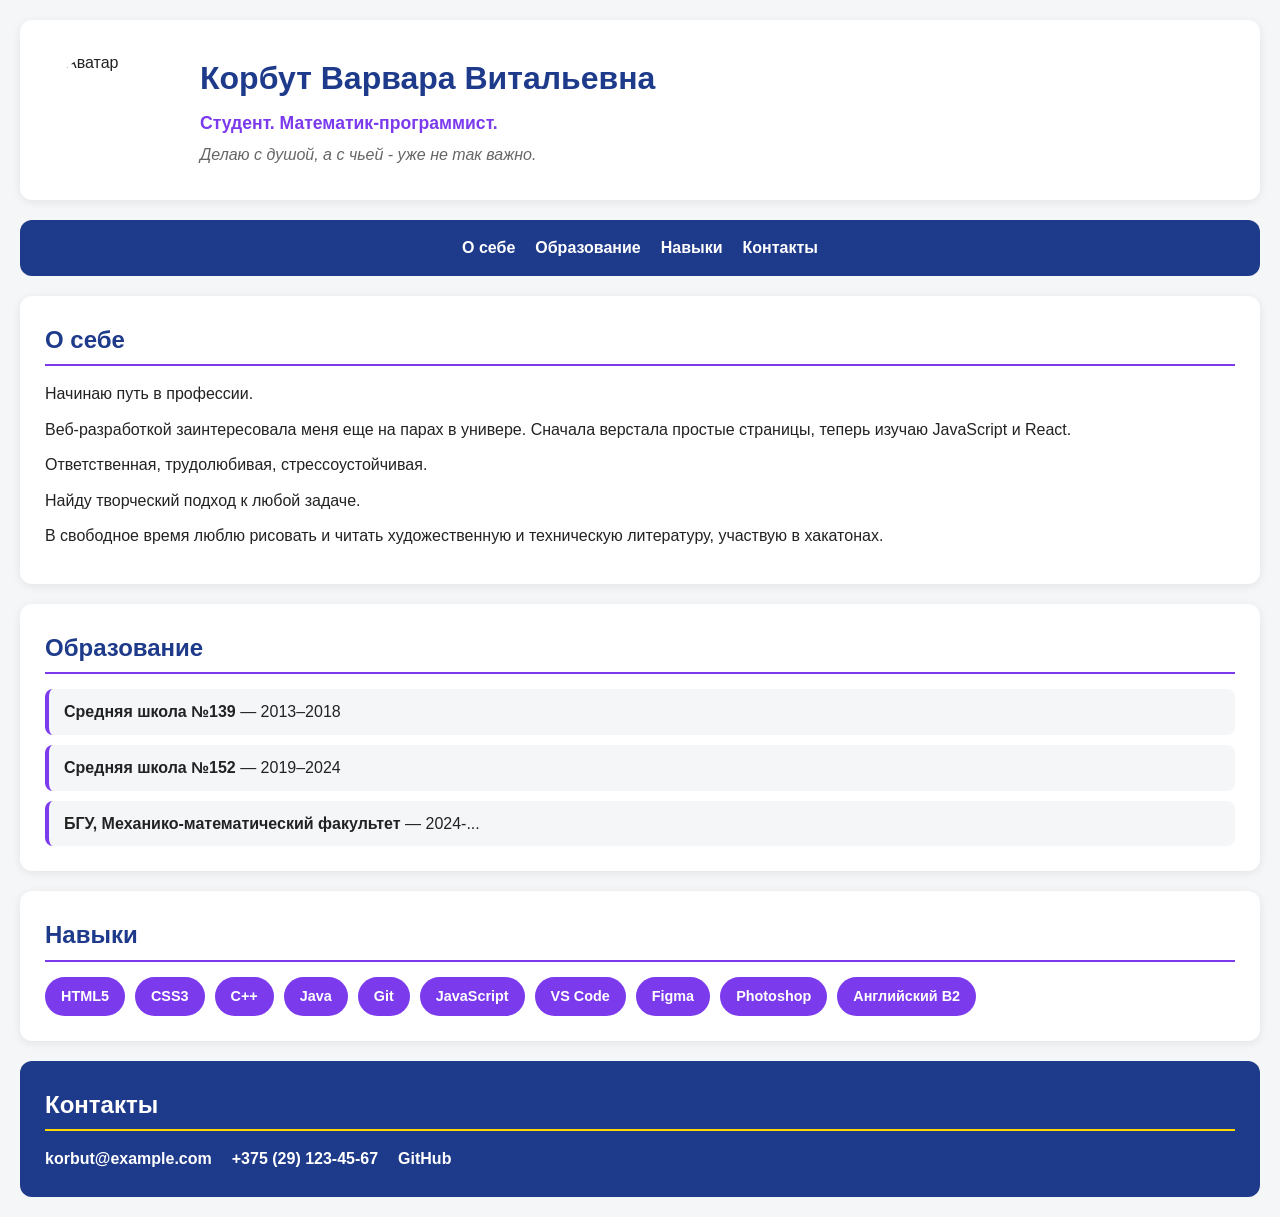
==== task1/index.html @ 0da1487d "First build" ====
<!DOCTYPE html>
<html lang="ru">
<head>
    <meta charset="UTF-8">
    <meta name="viewport" content="width=device-width, initial-scale=1.0">
    <title>Резюме — Корбут Варвара Витальевна</title>
    <link rel="stylesheet" href="style.css">
</head>
<body>

    <header>
        <img src="https://i.pravatar.cc/300" alt="Аватар" class="avatar">
        <div class="header-info">
            <h1>Корбут Варвара Витальевна</h1>
            <p class="position">Студент. Математик-программист.</p>
            <p class="slogan">Делаю с душой, а с чьей - уже не так важно.</p>
        </div>
    </header>

    <nav>
        <a href="#about">О себе</a>
        <a href="#education">Образование</a>
        <a href="#skills">Навыки</a>
        <a href="#contacts">Контакты</a>
    </nav>

    <main>
        <section id="about">
            <h2>О себе</h2>
            <article>
                <p>Начинаю путь в профессии.</p>
                <p>Веб-разработкой заинтересовала меня еще на парах в универе. Сначала верстала простые страницы, теперь изучаю JavaScript и React.</p>
                <p>Ответственная, трудолюбивая, стрессоустойчивая.</p>
                <p>Найду творческий подход к любой задаче.</p>
                <p>В свободное время люблю рисовать и читать художественную и техническую литературу, участвую в хакатонах.</p>
            </article>
        </section>

        <section id="education">
            <h2>Образование</h2>
            <ul>
                <li>
                    <strong>Средняя школа №139</strong> — 2013–2018
                </li>
                <li>
                    <strong>Средняя школа №152</strong> — 2019–2024
                </li>
                <li>
                    <strong>БГУ, Механико-математический факультет</strong> — 2024-...
                </li>
            </ul>
        </section>

        <section id="skills">
            <h2>Навыки</h2>
            <div class="skills-list">
                <span class="skill">HTML5</span>
                <span class="skill">CSS3</span>
                <span class="skill">C++</span>
                <span class="skill">Java</span>
                <span class="skill">Git</span>
                <span class="skill">JavaScript</span>
                <span class="skill">VS Code</span>
                <span class="skill">Figma</span>
                <span class="skill">Photoshop</span>
                <span class="skill">Английский B2</span>
            </div>
        </section>
    </main>

    <footer id="contacts">
        <h2>Контакты</h2>
        <div class="contacts-list">
            <a href="mailto:korbut@example.com">korbut@example.com</a>
            <a href="tel:+375291234567">+375 (29) 123-45-67</a>
            <a href="https://github.com/vargengen" target="_blank">GitHub</a>
        </div>
    </footer>

</body>
<html>
---- task1/style.css ----
/* Глобальный box-sizing */
* {
    box-sizing: border-box;
    margin: 0;
    padding: 0;
}

body {
    font-family: 'Segoe UI', Arial, sans-serif;
    background: #f4f6f8;
    color: #222;
    line-height: 1.6;
    padding: 20px;
}

/* ===== ШАПКА ===== */
header {
    display: flex;
    align-items: center;
    gap: 30px;
    background: white;
    padding: 30px;
    border-radius: 12px;
    box-shadow: 0 2px 10px rgba(0, 0, 0, 0.08);
    margin-bottom: 20px;
}

.avatar {
    width: 120px;
    height: 120px;
    border-radius: 50%;
    object-fit: cover;
}

.header-info h1 {
    font-size: 2rem;
    color: #1e3a8a;
    margin-bottom: 5px;
}

.position {
    font-size: 1.1rem;
    color: #7c3aed;
    font-weight: 600;
    margin-bottom: 5px;
}

.slogan {
    font-style: italic;
    color: #666;
}

/* ===== НАВИГАЦИЯ ===== */
nav {
    display: flex;
    justify-content: center;
    gap: 20px;
    background: #1e3a8a;
    padding: 15px;
    border-radius: 12px;
    margin-bottom: 20px;
}

nav a {
    color: white;
    text-decoration: none;
    font-weight: 600;
    transition: color 0.3s;
}

nav a:hover {
    color: #ffd700;
    text-decoration: underline;
}

/* ===== ОСНОВНОЙ КОНТЕНТ ===== */
main {
    display: flex;
    flex-direction: column;
    gap: 20px;
}

section {
    background: white;
    padding: 25px;
    border-radius: 12px;
    box-shadow: 0 2px 10px rgba(0, 0, 0, 0.08);
}

section h2 {
    color: #1e3a8a;
    margin-bottom: 15px;
    border-bottom: 2px solid #7c3aed;
    padding-bottom: 5px;
}

article p {
    margin-bottom: 10px;
}

/* ===== ОБРАЗОВАНИЕ ===== */
#education ul {
    list-style: none;
    display: flex;
    flex-direction: column;
    gap: 10px;
}

#education li {
    background: #f4f6f8;
    padding: 10px 15px;
    border-radius: 8px;
    border-left: 4px solid #7c3aed;
}

/* ===== НАВЫКИ ===== */
.skills-list {
    display: flex;
    flex-wrap: wrap;
    gap: 10px;
}

.skill {
    background: #7c3aed;
    color: white;
    padding: 8px 16px;
    border-radius: 20px;
    font-size: 0.9rem;
    font-weight: 600;
}

/* ===== КОНТАКТЫ ===== */
footer {
    background: #1e3a8a;
    color: white;
    padding: 25px;
    border-radius: 12px;
    margin-top: 20px;
}

footer h2 {
    color: white;
    margin-bottom: 15px;
    border-bottom: 2px solid #ffd700;
    padding-bottom: 5px;
}

.contacts-list {
    display: flex;
    flex-wrap: wrap;
    gap: 20px;
}

.contacts-list a {
    color: white;
    text-decoration: none;
    font-weight: 600;
    transition: color 0.3s;
}

.contacts-list a:hover {
    color: #ffd700;
    text-decoration: underline;
}
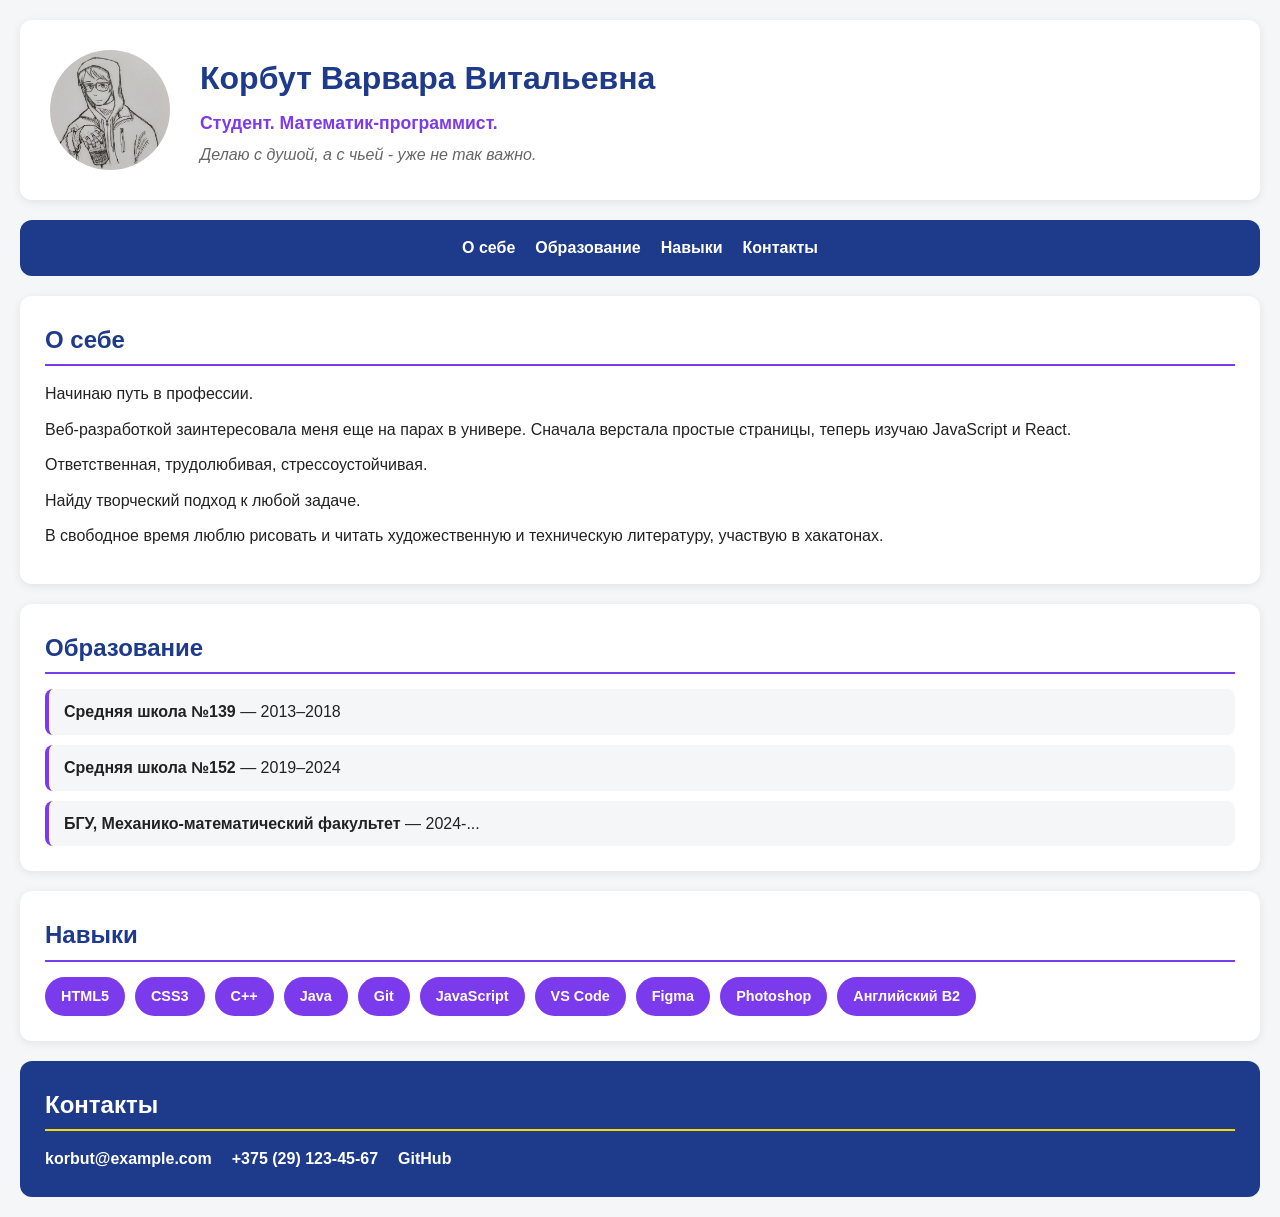
==== commit d22a6b4f: "fix: update avatar path in task1" ====
--- a/task1/index.html
+++ b/task1/index.html
@@ -9,7 +9,7 @@
 <body>
 
     <header>
-        <img src="https://i.pravatar.cc/300" alt="Аватар" class="avatar">
+        <img src="avatar.jpg" alt="Фото" class="avatar">
         <div class="header-info">
             <h1>Корбут Варвара Витальевна</h1>
             <p class="position">Студент. Математик-программист.</p>
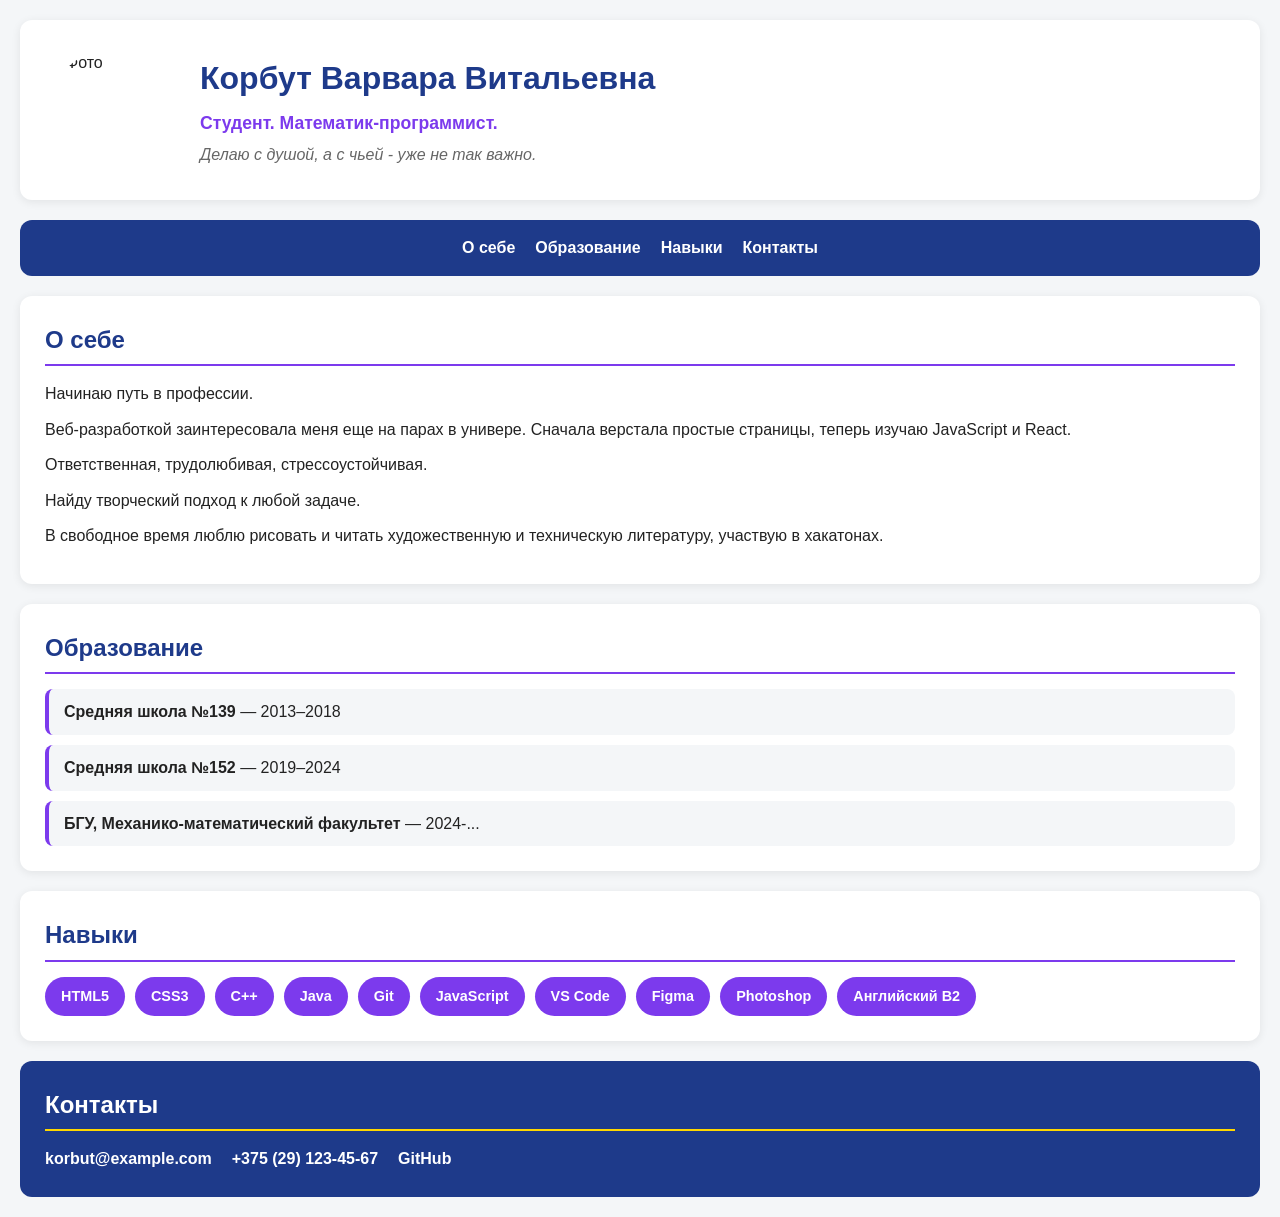
==== commit 42ce4cb2: "fix: avatar1" ====
--- a/task1/index.html
+++ b/task1/index.html
@@ -9,7 +9,7 @@
 <body>
 
     <header>
-        <img src="avatar.jpg" alt="Фото" class="avatar">
+        <img src="avatar1.jpg" alt="Фото" class="avatar">
         <div class="header-info">
             <h1>Корбут Варвара Витальевна</h1>
             <p class="position">Студент. Математик-программист.</p>
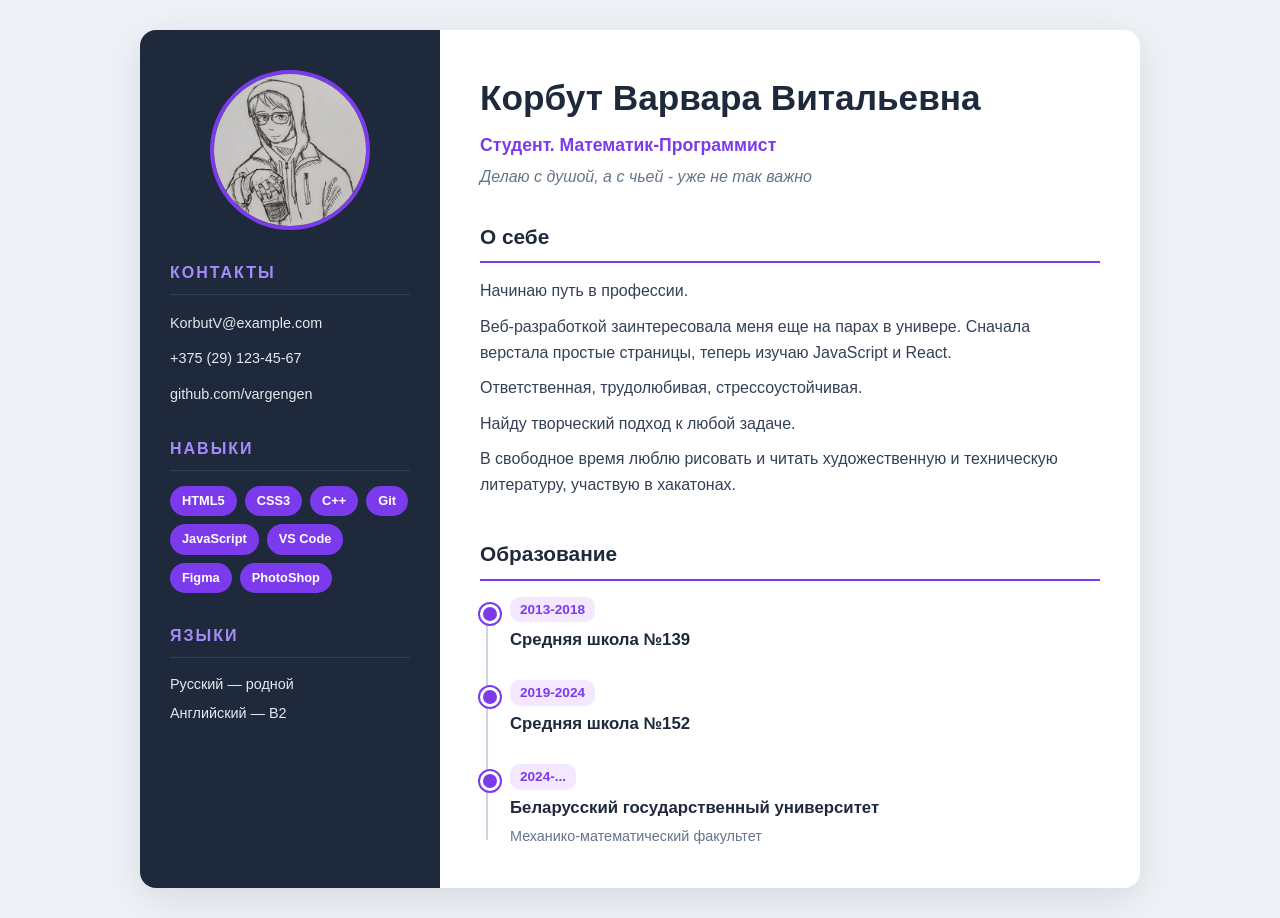
==== commit 29d80dd0: "style: redesign task1 with sidebar and timeline" ====
--- a/task1/index.html
+++ b/task1/index.html
@@ -3,79 +3,91 @@
 <head>
     <meta charset="UTF-8">
     <meta name="viewport" content="width=device-width, initial-scale=1.0">
-    <title>Резюме — Корбут Варвара Витальевна</title>
+    <title>Резюме — Корбут Варвары Витальевны</title>
     <link rel="stylesheet" href="style.css">
 </head>
 <body>
 
-    <header>
-        <img src="avatar1.jpg" alt="Фото" class="avatar">
-        <div class="header-info">
-            <h1>Корбут Варвара Витальевна</h1>
-            <p class="position">Студент. Математик-программист.</p>
-            <p class="slogan">Делаю с душой, а с чьей - уже не так важно.</p>
-        </div>
-    </header>
+    <div class="resume">
 
-    <nav>
-        <a href="#about">О себе</a>
-        <a href="#education">Образование</a>
-        <a href="#skills">Навыки</a>
-        <a href="#contacts">Контакты</a>
-    </nav>
+        <!-- ЛЕВАЯ КОЛОНКА (сайдбар) -->
+        <aside class="sidebar">
+            <img src="avatar1.jpg" alt="Фото Корбут Варвары" class="avatar">
 
-    <main>
-        <section id="about">
-            <h2>О себе</h2>
-            <article>
-                <p>Начинаю путь в профессии.</p>
-                <p>Веб-разработкой заинтересовала меня еще на парах в универе. Сначала верстала простые страницы, теперь изучаю JavaScript и React.</p>
-                <p>Ответственная, трудолюбивая, стрессоустойчивая.</p>
-                <p>Найду творческий подход к любой задаче.</p>
-                <p>В свободное время люблю рисовать и читать художественную и техническую литературу, участвую в хакатонах.</p>
-            </article>
-        </section>
+            <section class="sidebar-block">
+                <h2>Контакты</h2>
+                <ul class="contacts">
+                    <li><a href="mailto:KorbutV@example.com">KorbutV@example.com</a></li>
+                    <li><a href="tel:+375291234567">+375 (29) 123-45-67</a></li>
+                    <li><a href="https://github.com/vargengen" target="_blank">github.com/vargengen</a></li>
+                </ul>
+            </section>
 
-        <section id="education">
-            <h2>Образование</h2>
-            <ul>
-                <li>
-                    <strong>Средняя школа №139</strong> — 2013–2018
-                </li>
-                <li>
-                    <strong>Средняя школа №152</strong> — 2019–2024
-                </li>
-                <li>
-                    <strong>БГУ, Механико-математический факультет</strong> — 2024-...
-                </li>
-            </ul>
-        </section>
+            <section class="sidebar-block">
+                <h2>Навыки</h2>
+                <div class="skills-list">
+                    <span class="skill">HTML5</span>
+                    <span class="skill">CSS3</span>
+                    <span class="skill">C++</span>
+                    <span class="skill">Git</span>
+                    <span class="skill">JavaScript</span>
+                    <span class="skill">VS Code</span>
+                    <span class="skill">Figma</span>
+                    <span class="skill">PhotoShop</span>
+                </div>
+            </section>
 
-        <section id="skills">
-            <h2>Навыки</h2>
-            <div class="skills-list">
-                <span class="skill">HTML5</span>
-                <span class="skill">CSS3</span>
-                <span class="skill">C++</span>
-                <span class="skill">Java</span>
-                <span class="skill">Git</span>
-                <span class="skill">JavaScript</span>
-                <span class="skill">VS Code</span>
-                <span class="skill">Figma</span>
-                <span class="skill">Photoshop</span>
-                <span class="skill">Английский B2</span>
-            </div>
-        </section>
-    </main>
+            <section class="sidebar-block">
+                <h2>Языки</h2>
+                <ul class="languages">
+                    <li>Русский — родной</li>
+                    <li>Английский — B2</li>
+                </ul>
+            </section>
+        </aside>
 
-    <footer id="contacts">
-        <h2>Контакты</h2>
-        <div class="contacts-list">
-            <a href="mailto:korbut@example.com">korbut@example.com</a>
-            <a href="tel:+375291234567">+375 (29) 123-45-67</a>
-            <a href="https://github.com/vargengen" target="_blank">GitHub</a>
-        </div>
-    </footer>
+        <!-- ПРАВАЯ КОЛОНКА (основной контент) -->
+        <main class="main-content">
+
+            <header class="header">
+                <h1>Корбут Варвара Витальевна</h1>
+                <p class="position">Студент. Математик-Программист</p>
+                <p class="slogan">Делаю с душой, а с чьей - уже не так важно</p>
+            </header>
+
+            <section class="section" id="about">
+                <h2>О себе</h2>
+                <article>
+                    <p>Начинаю путь в профессии.</p>
+                    <p>Веб-разработкой заинтересовала меня еще на парах в универе. Сначала верстала простые страницы, теперь изучаю JavaScript и React.</p>
+                    <p>Ответственная, трудолюбивая, стрессоустойчивая.</p>
+                    <p>Найду творческий подход к любой задаче.</p>
+                    <p>В свободное время люблю рисовать и читать художественную и техническую литературу, участвую в хакатонах.</p>
+                </article>
+            </section>
+
+            <section class="section" id="education">
+                <h2>Образование</h2>
+                <ul class="timeline">
+                    <li class="timeline-item">
+                        <span class="timeline-date">2013-2018</span>
+                        <h3>Средняя школа №139</h3>
+                    </li>
+                    <li class="timeline-item">
+                        <span class="timeline-date">2019-2024</span>
+                        <h3>Средняя школа №152</h3>
+                    </li>
+                    <li class="timeline-item">
+                        <span class="timeline-date">2024-...</span>
+                        <h3>Беларусский государственный университет</h3>
+                        <p>Механико-математический факультет</p>
+                    </li>
+                </ul>
+            </section>
+
+        </main>
+
+    </div>
 
 </body>
-<html>+</html>
--- a/task1/style.css
+++ b/task1/style.css
@@ -1,4 +1,4 @@
-/* Глобальный box-sizing */
+/* ===== ГЛОБАЛЬНЫЕ СТИЛИ ===== */
 * {
     box-sizing: border-box;
     margin: 0;
@@ -7,34 +7,113 @@
 
 body {
     font-family: 'Segoe UI', Arial, sans-serif;
-    background: #f4f6f8;
+    background: #eef2f7;
     color: #222;
     line-height: 1.6;
-    padding: 20px;
-}
-
-/* ===== ШАПКА ===== */
-header {
-    display: flex;
-    align-items: center;
+    padding: 30px;
+    display: flex;
+    justify-content: center;
+}
+
+/* ===== КОНТЕЙНЕР РЕЗЮМЕ (ДВЕ КОЛОНКИ) ===== */
+.resume {
+    display: flex;
+    gap: 0;
+    max-width: 1000px;
+    width: 100%;
+    background: white;
+    border-radius: 16px;
+    overflow: hidden;
+    box-shadow: 0 10px 40px rgba(0, 0, 0, 0.1);
+}
+
+/* ===== ЛЕВАЯ КОЛОНКА ===== */
+.sidebar {
+    display: flex;
+    flex-direction: column;
     gap: 30px;
-    background: white;
-    padding: 30px;
-    border-radius: 12px;
-    box-shadow: 0 2px 10px rgba(0, 0, 0, 0.08);
-    margin-bottom: 20px;
+    background: #1e293b;
+    color: #e2e8f0;
+    padding: 40px 30px;
+    flex: 0 0 300px; /* фиксированная ширина 300px */
 }
 
 .avatar {
-    width: 120px;
-    height: 120px;
+    width: 160px;
+    height: 160px;
     border-radius: 50%;
     object-fit: cover;
-}
-
-.header-info h1 {
-    font-size: 2rem;
-    color: #1e3a8a;
+    border: 4px solid #7c3aed;
+    align-self: center; /* центрируем внутри flex-колонки */
+}
+
+.sidebar-block h2 {
+    font-size: 1rem;
+    text-transform: uppercase;
+    letter-spacing: 2px;
+    color: #a78bfa;
+    margin-bottom: 15px;
+    border-bottom: 1px solid #334155;
+    padding-bottom: 8px;
+}
+
+/* Контакты */
+.contacts {
+    list-style: none;
+    display: flex;
+    flex-direction: column;
+    gap: 10px;
+}
+
+.contacts a {
+    color: #e2e8f0;
+    text-decoration: none;
+    font-size: 0.9rem;
+    transition: color 0.3s;
+}
+
+.contacts a:hover {
+    color: #a78bfa;
+    text-decoration: underline;
+}
+
+/* Навыки */
+.skills-list {
+    display: flex;
+    flex-wrap: wrap;
+    gap: 8px;
+}
+
+.skill {
+    background: #7c3aed;
+    color: white;
+    padding: 5px 12px;
+    border-radius: 20px;
+    font-size: 0.8rem;
+    font-weight: 600;
+}
+
+/* Языки */
+.languages {
+    list-style: none;
+    display: flex;
+    flex-direction: column;
+    gap: 6px;
+    font-size: 0.9rem;
+}
+
+/* ===== ПРАВАЯ КОЛОНКА ===== */
+.main-content {
+    display: flex;
+    flex-direction: column;
+    gap: 30px;
+    padding: 40px;
+    flex: 1;
+}
+
+.header h1 {
+    font-size: 2.2rem;
+    color: #1e293b;
     margin-bottom: 5px;
 }
 
@@ -47,118 +126,81 @@
 
 .slogan {
     font-style: italic;
-    color: #666;
-}
-
-/* ===== НАВИГАЦИЯ ===== */
-nav {
-    display: flex;
-    justify-content: center;
-    gap: 20px;
-    background: #1e3a8a;
-    padding: 15px;
-    border-radius: 12px;
-    margin-bottom: 20px;
-}
-
-nav a {
-    color: white;
-    text-decoration: none;
-    font-weight: 600;
-    transition: color 0.3s;
-}
-
-nav a:hover {
-    color: #ffd700;
-    text-decoration: underline;
-}
-
-/* ===== ОСНОВНОЙ КОНТЕНТ ===== */
-main {
-    display: flex;
-    flex-direction: column;
-    gap: 20px;
-}
-
-section {
-    background: white;
-    padding: 25px;
-    border-radius: 12px;
-    box-shadow: 0 2px 10px rgba(0, 0, 0, 0.08);
-}
-
-section h2 {
-    color: #1e3a8a;
+    color: #64748b;
+}
+
+.section h2 {
+    font-size: 1.3rem;
+    color: #1e293b;
     margin-bottom: 15px;
+    padding-bottom: 8px;
     border-bottom: 2px solid #7c3aed;
-    padding-bottom: 5px;
-}
-
-article p {
+}
+
+.section article p {
     margin-bottom: 10px;
-}
-
-/* ===== ОБРАЗОВАНИЕ ===== */
-#education ul {
+    color: #334155;
+}
+
+/* ===== ТАЙМЛАЙН (ОБРАЗОВАНИЕ) ===== */
+.timeline {
     list-style: none;
-    display: flex;
-    flex-direction: column;
-    gap: 10px;
-}
-
-#education li {
-    background: #f4f6f8;
-    padding: 10px 15px;
-    border-radius: 8px;
-    border-left: 4px solid #7c3aed;
-}
-
-/* ===== НАВЫКИ ===== */
-.skills-list {
-    display: flex;
-    flex-wrap: wrap;
-    gap: 10px;
-}
-
-.skill {
+    position: relative;
+    padding-left: 30px;
+}
+
+/* Вертикальная линия */
+.timeline::before {
+    content: '';
+    position: absolute;
+    left: 6px;
+    top: 8px;
+    bottom: 8px;
+    width: 2px;
+    background: #cbd5e1;
+}
+
+.timeline-item {
+    position: relative;
+    margin-bottom: 25px;
+}
+
+.timeline-item:last-child {
+    margin-bottom: 0;
+}
+
+/* Точка на линии */
+.timeline-item::before {
+    content: '';
+    position: absolute;
+    left: -30px;
+    top: 8px;
+    width: 14px;
+    height: 14px;
+    border-radius: 50%;
     background: #7c3aed;
-    color: white;
-    padding: 8px 16px;
-    border-radius: 20px;
+    border: 3px solid white;
+    box-shadow: 0 0 0 2px #7c3aed;
+}
+
+.timeline-date {
+    display: inline-block;
+    font-size: 0.85rem;
+    font-weight: 700;
+    color: #7c3aed;
+    background: #f3e8ff;
+    padding: 2px 10px;
+    border-radius: 10px;
+    margin-bottom: 5px;
+}
+
+.timeline-item h3 {
+    font-size: 1.05rem;
+    color: #1e293b;
+    margin-bottom: 3px;
+}
+
+.timeline-item p {
     font-size: 0.9rem;
-    font-weight: 600;
-}
-
-/* ===== КОНТАКТЫ ===== */
-footer {
-    background: #1e3a8a;
-    color: white;
-    padding: 25px;
-    border-radius: 12px;
-    margin-top: 20px;
-}
-
-footer h2 {
-    color: white;
-    margin-bottom: 15px;
-    border-bottom: 2px solid #ffd700;
-    padding-bottom: 5px;
-}
-
-.contacts-list {
-    display: flex;
-    flex-wrap: wrap;
-    gap: 20px;
-}
-
-.contacts-list a {
-    color: white;
-    text-decoration: none;
-    font-weight: 600;
-    transition: color 0.3s;
-}
-
-.contacts-list a:hover {
-    color: #ffd700;
-    text-decoration: underline;
+    color: #64748b;
 }
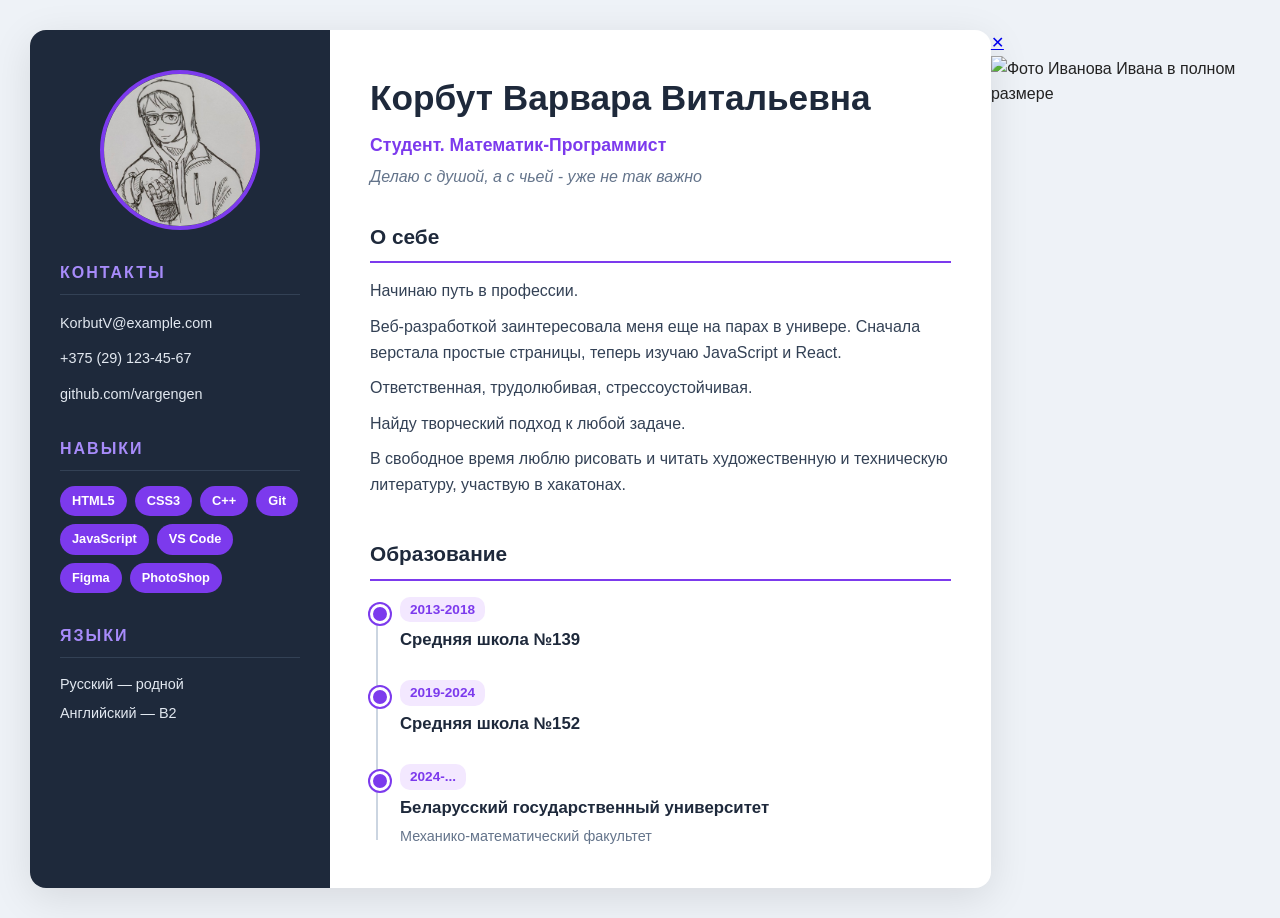
==== commit 83dedac7: "feat: add clickable fullscreen photo" ====
--- a/task1/index.html
+++ b/task1/index.html
@@ -12,7 +12,9 @@
 
         <!-- ЛЕВАЯ КОЛОНКА (сайдбар) -->
         <aside class="sidebar">
-            <img src="avatar1.jpg" alt="Фото Корбут Варвары" class="avatar">
+            <a href="#full-photo" class="avatar-link">
+                <img src="avatar1.jpg" alt="Фото Корбут Варвары" class="avatar">
+            </a>
 
             <section class="sidebar-block">
                 <h2>Контакты</h2>
@@ -88,6 +90,9 @@
         </main>
 
     </div>
-
+    <div id="full-photo" class="lightbox">
+        <a href="#" class="lightbox-close" aria-label="Закрыть">✕</a>
+        <img src="avatar.jpg" alt="Фото Иванова Ивана в полном размере">
+    </div>
 </body>
 </html>
--- a/task1/style.css
+++ b/task1/style.css
@@ -35,7 +35,13 @@
     background: #1e293b;
     color: #e2e8f0;
     padding: 40px 30px;
-    flex: 0 0 300px; /* фиксированная ширина 300px */
+    flex: 0 0 300px; 
+}
+
+.avatar-link {
+    display: flex;
+    justify-content: center;
+    text-decoration: none;
 }
 
 .avatar {
@@ -44,7 +50,12 @@
     border-radius: 50%;
     object-fit: cover;
     border: 4px solid #7c3aed;
-    align-self: center; /* центрируем внутри flex-колонки */
+    align-self: center; 
+}
+
+.avatar:hover {
+    transform: scale(1.05);
+    border-color: #a78bfa;
 }
 
 .sidebar-block h2 {
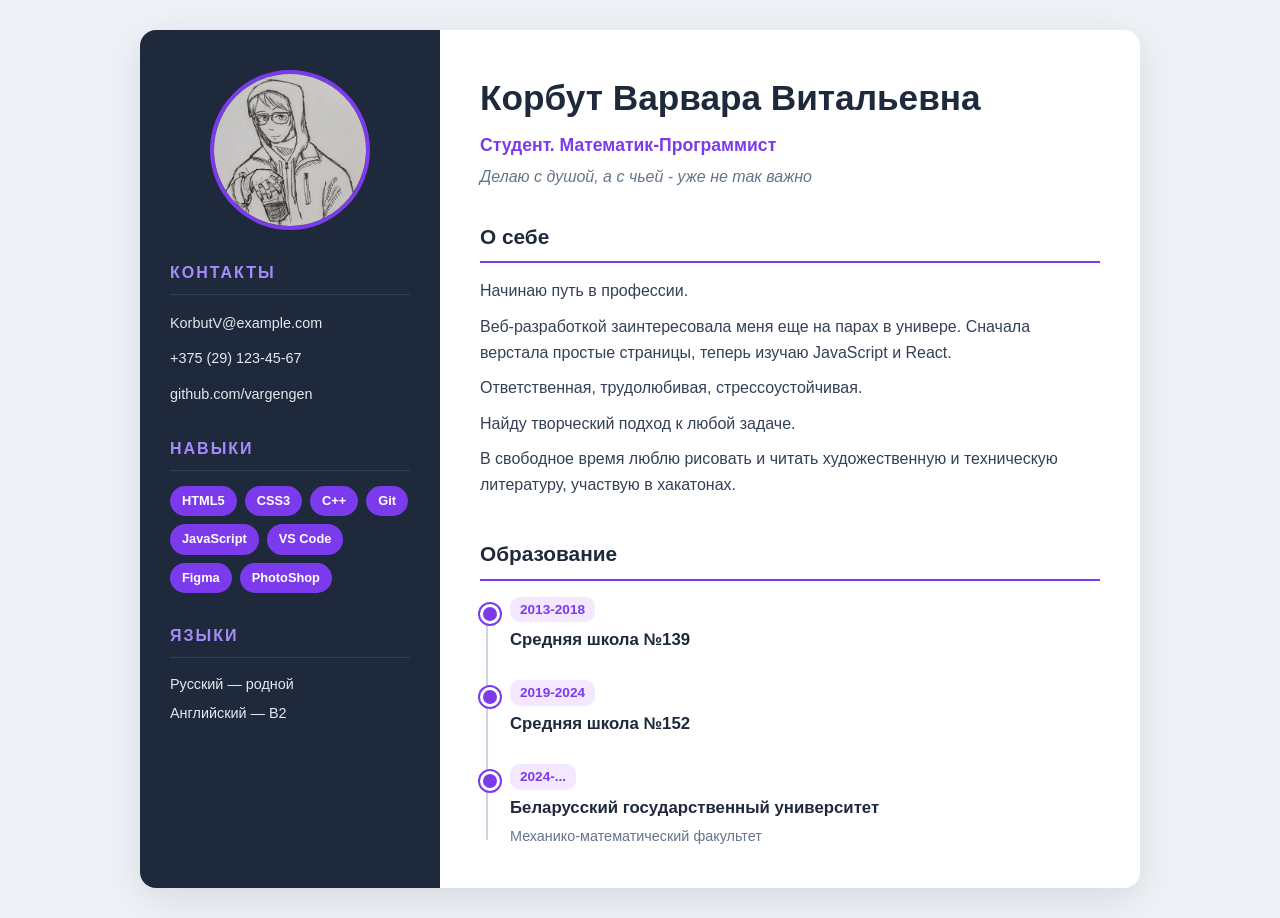
==== commit 47039f5e: "fix: correct avatar path and styles" ====
--- a/task1/index.html
+++ b/task1/index.html
@@ -92,7 +92,7 @@
     </div>
     <div id="full-photo" class="lightbox">
         <a href="#" class="lightbox-close" aria-label="Закрыть">✕</a>
-        <img src="avatar.jpg" alt="Фото Иванова Ивана в полном размере">
+        <img src="avatar1.jpg" alt="Фото Корбут Варвары в полном размере">
     </div>
 </body>
 </html>
--- a/task1/style.css
+++ b/task1/style.css
@@ -50,7 +50,9 @@
     border-radius: 50%;
     object-fit: cover;
     border: 4px solid #7c3aed;
-    align-self: center; 
+    cursor: pointer;
+    transition: transform 0.3s, border-color 0.3s;
+    /* align-self: center; ← это можно убрать, оно не нужно */
 }
 
 .avatar:hover {
@@ -214,4 +216,45 @@
 .timeline-item p {
     font-size: 0.9rem;
     color: #64748b;
+}
+
+.lightbox {
+    display: none;
+    position: fixed;
+    top: 0;
+    left: 0;
+    width: 100%;
+    height: 100%;
+    background: rgba(0, 0, 0, 0.9);
+    justify-content: center;
+    align-items: center;
+    z-index: 1000;
+    padding: 20px;
+}
+
+.lightbox:target {
+    display: flex;
+}
+
+.lightbox img {
+    max-width: 90%;
+    max-height: 90%;
+    border-radius: 12px;
+    box-shadow: 0 0 40px rgba(255, 255, 255, 0.2);
+}
+
+.lightbox-close {
+    position: absolute;
+    top: 20px;
+    right: 30px;
+    color: white;
+    font-size: 2rem;
+    text-decoration: none;
+    line-height: 1;
+    transition: color 0.3s, transform 0.3s;
+}
+
+.lightbox-close:hover {
+    color: #a78bfa;
+    transform: scale(1.2);
 }
